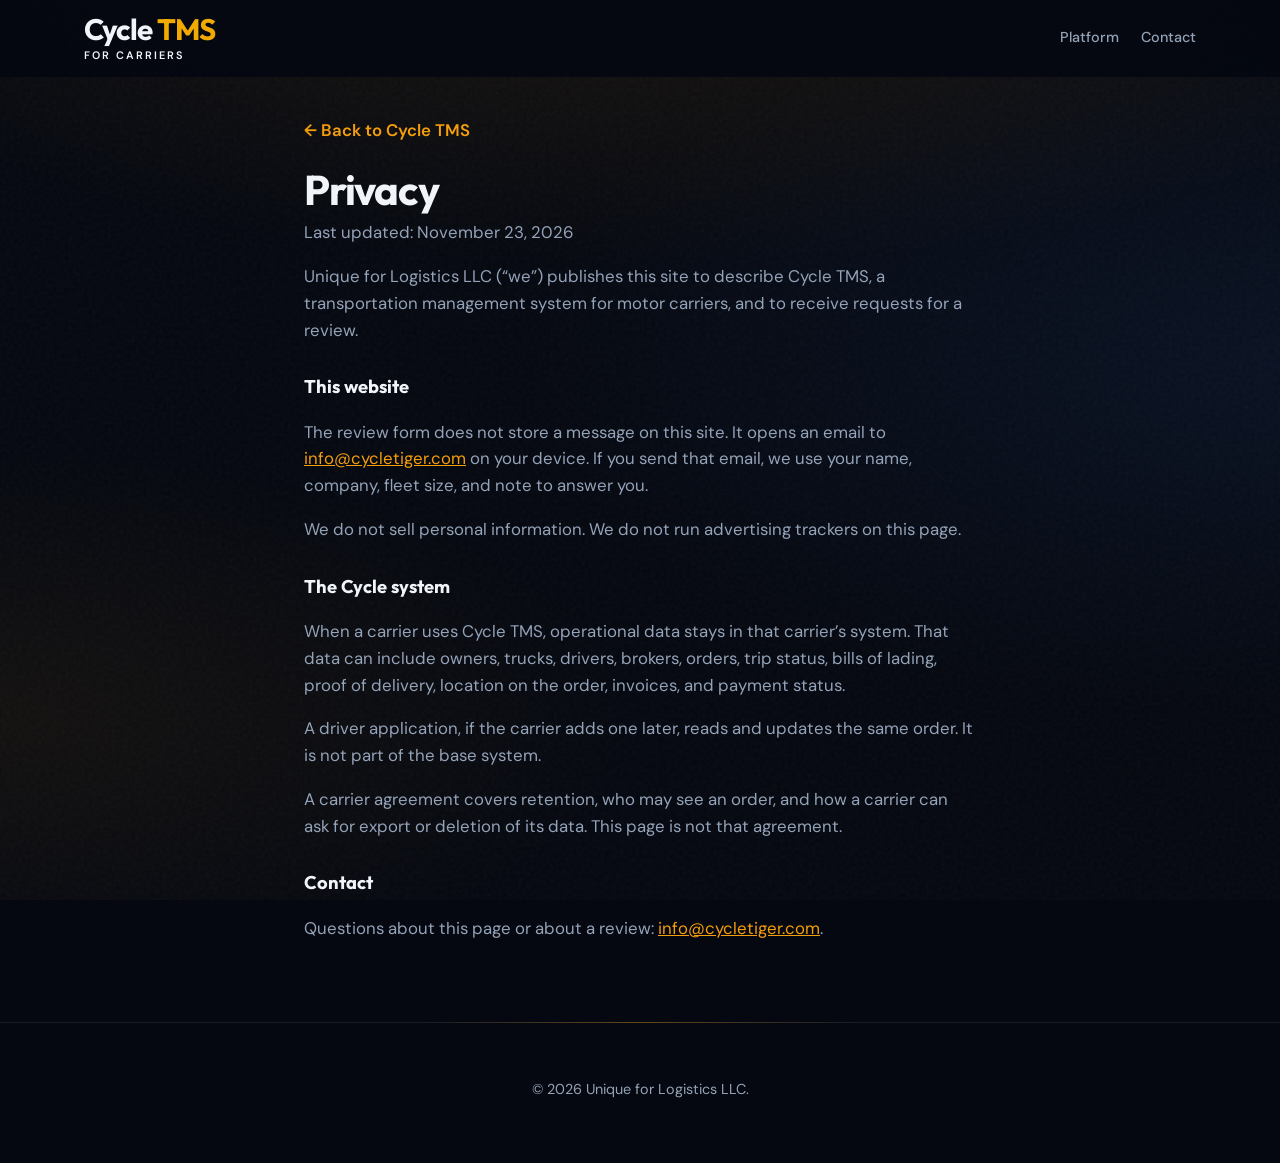
==== privacy.html @ 038973f4 "Publish the Cycle TMS sales site for tms.cycletiger.com. Co-authored-by: Cursor <cursoragent@cursor." ====
<!DOCTYPE html>
<html lang="en">
<head>
  <meta charset="UTF-8" />
  <meta name="viewport" content="width=device-width, initial-scale=1" />
  <title>Privacy — Cycle TMS</title>
  <meta name="description" content="Privacy for the Cycle TMS website and for carrier data in the Cycle system." />
  <link rel="icon" href="assets/favicon.svg" type="image/svg+xml" />
  <link rel="canonical" href="https://tms.cycletiger.com/privacy.html" />
  <link rel="preconnect" href="https://fonts.googleapis.com" />
  <link rel="preconnect" href="https://fonts.gstatic.com" crossorigin />
  <link href="https://fonts.googleapis.com/css2?family=DM+Sans:ital,opsz,wght@0,9..40,400;0,9..40,500;0,9..40,600;0,9..40,700&family=Outfit:wght@500;600;700&display=swap" rel="stylesheet" />
  <link rel="stylesheet" href="css/site.css" />
</head>
<body>
  <div class="noise" aria-hidden="true"></div>
  <div class="gradient-bg" aria-hidden="true"></div>

  <header class="site-header">
    <div class="wrap site-header__inner">
      <a class="logo" href="index.html" aria-label="Cycle TMS home">
        <span class="logo-type">
          <span class="logo-line1"><span class="logo-cycle">Cycle</span><span class="logo-mark">TMS</span></span>
          <span class="logo-tag">FOR CARRIERS</span>
        </span>
      </a>
      <nav class="nav-links" aria-label="Main">
        <a href="index.html#platform">Platform</a>
        <a href="mailto:info@cycletiger.com">Contact</a>
      </nav>
    </div>
  </header>

  <main class="wrap legal-page">
    <a class="back" href="index.html">← Back to Cycle TMS</a>
    <h1>Privacy</h1>
    <p class="updated">Last updated: November 23, 2026</p>
    <p>
      Unique for Logistics LLC (“we”) publishes this site to describe Cycle TMS, a transportation management system for motor carriers, and to receive requests for a review.
    </p>

    <h2>This website</h2>
    <p>
      The review form does not store a message on this site. It opens an email to
      <a href="mailto:info@cycletiger.com">info@cycletiger.com</a>
      on your device. If you send that email, we use your name, company, fleet size, and note to answer you.
    </p>
    <p>We do not sell personal information. We do not run advertising trackers on this page.</p>

    <h2>The Cycle system</h2>
    <p>
      When a carrier uses Cycle TMS, operational data stays in that carrier’s system. That data can include owners, trucks, drivers, brokers, orders, trip status, bills of lading, proof of delivery, location on the order, invoices, and payment status.
    </p>
    <p>
      A driver application, if the carrier adds one later, reads and updates the same order. It is not part of the base system.
    </p>
    <p>
      A carrier agreement covers retention, who may see an order, and how a carrier can ask for export or deletion of its data. This page is not that agreement.
    </p>

    <h2>Contact</h2>
    <p>
      Questions about this page or about a review:
      <a href="mailto:info@cycletiger.com">info@cycletiger.com</a>.
    </p>
  </main>

  <footer>
    <div class="wrap">
      <p>© 2026 Unique for Logistics LLC.</p>
    </div>
  </footer>
</body>
</html>
---- css/site.css ----
:root {
  --bg-deep: #050810;
  --bg-card: rgba(15, 23, 42, 0.65);
  --border: rgba(148, 163, 184, 0.12);
  --text: #f1f5f9;
  --muted: #94a3b8;
  --accent: #f59e0b;
  --logo-gold: #f2a900;
  --accent-dim: rgba(245, 158, 11, 0.15);
  --glow: rgba(245, 158, 11, 0.35);
  --font-sans: "DM Sans", system-ui, sans-serif;
  --font-display: "Outfit", var(--font-sans);
  --ease-out: cubic-bezier(0.22, 1, 0.36, 1);
  --header-h: 4.75rem;
}

*,
*::before,
*::after { box-sizing: border-box; }

html { scroll-behavior: smooth; }

body {
  margin: 0;
  font-family: var(--font-sans);
  font-size: 1.05rem;
  color: var(--text);
  background: var(--bg-deep);
  line-height: 1.6;
  overflow-x: hidden;
}

body.nav-open,
body.modal-open { overflow: hidden; }

img { max-width: 100%; display: block; }

a { color: inherit; }

button,
input,
textarea { font-family: inherit; }

.noise {
  pointer-events: none;
  position: fixed;
  inset: 0;
  opacity: 0.04;
  z-index: 0;
  background-image: url("data:image/svg+xml,%3Csvg viewBox='0 0 256 256' xmlns='http://www.w3.org/2000/svg'%3E%3Cfilter id='n'%3E%3CfeTurbulence type='fractalNoise' baseFrequency='0.9' numOctaves='4' stitchTiles='stitch'/%3E%3C/filter%3E%3Crect width='100%25' height='100%25' filter='url(%23n)'/%3E%3C/svg%3E");
}

.gradient-bg {
  position: fixed;
  inset: 0;
  z-index: -1;
  background:
    radial-gradient(ellipse 80% 50% at 50% -20%, rgba(245, 158, 11, 0.12), transparent),
    radial-gradient(ellipse 60% 40% at 100% 40%, rgba(59, 130, 246, 0.08), transparent),
    radial-gradient(ellipse 50% 30% at 0% 80%, rgba(245, 158, 11, 0.06), transparent),
    var(--bg-deep);
}

.wrap {
  position: relative;
  z-index: 1;
  max-width: 72rem;
  margin: 0 auto;
  padding: 0 1.25rem;
}

.sr-only {
  position: absolute;
  width: 1px;
  height: 1px;
  padding: 0;
  margin: -1px;
  overflow: hidden;
  clip: rect(0, 0, 0, 0);
  white-space: nowrap;
  border: 0;
}

.site-header {
  position: sticky;
  top: 0;
  z-index: 40;
  background: rgba(5, 8, 16, 0.94);
  border-bottom: 1px solid transparent;
}

.site-header__inner {
  display: flex;
  align-items: center;
  justify-content: space-between;
  min-height: var(--header-h);
  gap: 1rem;
}

.logo {
  display: inline-flex;
  text-decoration: none;
  color: inherit;
}

.logo-type {
  display: flex;
  flex-direction: column;
  align-items: flex-start;
  gap: 0.28em;
}

.logo-line1 {
  display: inline-flex;
  align-items: baseline;
  white-space: nowrap;
  line-height: 1;
  gap: 0.28em;
}

.logo-cycle,
.logo-mark {
  font-family: var(--font-display);
  font-weight: 700;
  font-size: clamp(1.45rem, 3vw, 1.85rem);
  letter-spacing: -0.03em;
  line-height: 1;
}

.logo-cycle { color: var(--text); }
.logo-mark { color: var(--logo-gold); }

.logo-tag {
  font-size: 0.68rem;
  font-weight: 600;
  letter-spacing: 0.18em;
  color: var(--text);
  line-height: 1;
}

.nav-links {
  display: flex;
  gap: 1.35rem;
  align-items: center;
}

.nav-links a:not(.btn) {
  color: var(--muted);
  text-decoration: none;
  font-size: 0.9rem;
  font-weight: 500;
  padding: 0.4rem 0.35rem;
  margin: -0.4rem -0.35rem;
  border-radius: 0.4rem;
  position: relative;
  transition: color 0.2s, background 0.22s var(--ease-out);
}

.nav-links a:not(.btn)::after {
  content: "";
  position: absolute;
  left: 0.35rem;
  right: 0.35rem;
  bottom: 0.15rem;
  height: 2px;
  border-radius: 2px;
  background: linear-gradient(90deg, var(--accent), var(--logo-gold));
  transform: scaleX(0);
  transform-origin: center;
  transition: transform 0.28s var(--ease-out);
}

.nav-links a:not(.btn):hover {
  color: var(--text);
  background: rgba(245, 158, 11, 0.06);
}

.nav-links a:not(.btn):hover::after { transform: scaleX(1); }

.nav-links a:not(.btn):focus-visible,
.btn:focus-visible,
.nav-toggle:focus-visible,
.modal-close:focus-visible,
.field input:focus-visible,
.field textarea:focus-visible {
  outline: none;
  box-shadow: 0 0 0 3px var(--accent-dim);
}

.btn {
  display: inline-flex;
  align-items: center;
  justify-content: center;
  gap: 0.5rem;
  padding: 0.65rem 1.15rem;
  border-radius: 999px;
  font-weight: 600;
  font-size: 0.9rem;
  text-decoration: none;
  border: 0;
  cursor: pointer;
  transition: transform 0.2s var(--ease-out), box-shadow 0.2s, border-color 0.2s, background 0.2s;
}

.btn-primary {
  background: linear-gradient(135deg, #f59e0b, #d97706);
  color: #0a0f1a;
  box-shadow: 0 0 0 1px rgba(255, 255, 255, 0.1) inset, 0 8px 32px var(--glow);
}

.btn-primary:hover {
  transform: translateY(-2px);
  box-shadow: 0 0 0 1px rgba(255, 255, 255, 0.15) inset, 0 12px 40px var(--glow);
}

.btn-ghost {
  background: var(--bg-card);
  color: var(--text);
  border: 1px solid var(--border);
}

.btn-ghost:hover {
  border-color: rgba(245, 158, 11, 0.35);
  background: rgba(245, 158, 11, 0.06);
  transform: translateY(-1px);
}

.nav-toggle {
  display: none;
  width: 2.75rem;
  height: 2.75rem;
  border-radius: 0.7rem;
  border: 1px solid var(--border);
  background: rgba(15, 23, 42, 0.7);
  color: var(--text);
  align-items: center;
  justify-content: center;
  padding: 0;
}

.nav-toggle span,
.nav-toggle span::before,
.nav-toggle span::after {
  display: block;
  width: 1.1rem;
  height: 2px;
  background: var(--text);
  position: relative;
}

.nav-toggle span::before,
.nav-toggle span::after {
  content: "";
  position: absolute;
  left: 0;
}

.nav-toggle span::before { top: -6px; }
.nav-toggle span::after { top: 6px; }

@media (max-width: 860px) {
  .nav-toggle { display: inline-flex; }
  .nav-links[data-nav-drawer] {
    position: fixed;
    inset: var(--header-h) 0 0 0;
    z-index: 30;
    display: none;
    flex-direction: column;
    align-items: flex-start;
    gap: 0.35rem;
    padding: 1.25rem 1.5rem 2rem;
    background: #050810;
  }
  .nav-links[data-nav-drawer].is-open { display: flex; }
  .nav-links a:not(.btn) { font-size: 1.05rem; padding: 0.7rem 0.2rem; }
  .nav-links .btn { margin-top: 0.75rem; }
}

.hero {
  display: grid;
  gap: 2.5rem;
  align-items: center;
  padding: 2.25rem 0 3.5rem;
}

@media (min-width: 960px) {
  .hero {
    grid-template-columns: 1fr 1.05fr;
    padding: 3.25rem 0 4.5rem;
  }
}

.badge {
  display: inline-block;
  padding: 0.35rem 0.75rem;
  border-radius: 999px;
  background: var(--accent-dim);
  color: var(--accent);
  font-size: 0.75rem;
  font-weight: 600;
  letter-spacing: 0.04em;
  text-transform: uppercase;
  margin-bottom: 1rem;
}

h1 {
  font-family: var(--font-display);
  font-size: clamp(2.35rem, 5vw, 3.45rem);
  font-weight: 700;
  line-height: 1.08;
  letter-spacing: -0.03em;
  margin: 0 0 1rem;
}

.hero-lead {
  color: var(--muted);
  font-size: 1.08rem;
  max-width: 36rem;
  margin: 0 0 0.75rem;
}

.hero-lead + .hero-lead { margin-bottom: 1.6rem; }

.hero-ctas {
  display: flex;
  flex-wrap: wrap;
  gap: 0.75rem;
  margin-bottom: 0.9rem;
}

.fine {
  margin: 0;
  color: var(--muted);
  font-size: 0.84rem;
}

.fine a { color: var(--accent); }

.outcomes {
  display: grid;
  grid-template-columns: 1fr 1fr;
  gap: 0.75rem;
  padding-bottom: 1rem;
}

@media (min-width: 800px) {
  .outcomes { grid-template-columns: repeat(4, 1fr); }
}

.outcomes article {
  border: 1px solid var(--border);
  border-radius: 0.9rem;
  padding: 1rem 1.05rem 1.1rem;
  background: rgba(15, 23, 42, 0.45);
}

.outcomes strong {
  display: block;
  font-family: var(--font-display);
  margin-bottom: 0.25rem;
}

.outcomes span {
  color: var(--muted);
  font-size: 0.92rem;
}

.board {
  border-radius: 1.25rem;
  border: 1px solid var(--border);
  background:
    linear-gradient(180deg, rgba(15, 23, 42, 0.2), rgba(5, 8, 16, 0.2)),
    rgba(15, 23, 42, 0.72);
  box-shadow: 0 24px 80px rgba(0, 0, 0, 0.45), 0 0 0 1px rgba(255, 255, 255, 0.04) inset;
  overflow: hidden;
}

.board-top,
.board-foot {
  display: flex;
  justify-content: space-between;
  gap: 1rem;
  align-items: center;
  padding: 0.9rem 1.1rem;
}

.board-top {
  border-bottom: 1px solid var(--border);
  color: var(--muted);
  font-size: 0.75rem;
  letter-spacing: 0.08em;
  text-transform: uppercase;
  font-weight: 600;
}

.board-live {
  color: var(--accent);
}

.board-body { padding: 1.15rem 1.15rem 0.4rem; }

.lane {
  display: flex;
  justify-content: space-between;
  gap: 1rem;
  align-items: flex-start;
  margin-bottom: 1rem;
}

.lane strong {
  display: block;
  font-family: var(--font-display);
  font-size: 1.35rem;
  letter-spacing: -0.03em;
  font-weight: 700;
}

.lane span,
.order-no {
  color: var(--muted);
  font-size: 0.88rem;
}

.order-no {
  text-align: right;
  font-variant-numeric: tabular-nums;
}

.order-no b { color: var(--text); }

.rail {
  display: grid;
  grid-template-columns: repeat(4, 1fr);
  gap: 0.45rem;
  margin: 0.35rem 0 1rem;
}

.rail i {
  display: block;
  height: 0.35rem;
  border-radius: 999px;
  background: rgba(148, 163, 184, 0.2);
  font-style: normal;
}

.rail i.is-done { background: rgba(245, 158, 11, 0.55); }
.rail i.is-now {
  background: linear-gradient(90deg, #f59e0b, #f2a900);
  box-shadow: 0 0 16px var(--glow);
}

.rail-label {
  margin: 0 0 1rem;
  font-size: 0.92rem;
}

.rail-label b { color: var(--logo-gold); font-weight: 600; }

.facts {
  display: grid;
  grid-template-columns: 1fr 1fr;
  gap: 0.65rem;
  margin-bottom: 0.85rem;
}

.fact {
  padding: 0.75rem 0.8rem;
  border-radius: 0.8rem;
  border: 1px solid var(--border);
  background: rgba(5, 8, 16, 0.35);
}

.fact small {
  display: block;
  color: var(--muted);
  font-size: 0.72rem;
  letter-spacing: 0.06em;
  text-transform: uppercase;
  margin-bottom: 0.15rem;
}

.fact b {
  font-weight: 600;
  font-size: 0.95rem;
}

.board-foot {
  color: var(--muted);
  font-size: 0.82rem;
  border-top: 1px solid var(--border);
}

section { padding: 3.25rem 0; scroll-margin-top: 5.25rem; }

.section-title {
  font-family: var(--font-display);
  font-size: clamp(1.75rem, 3vw, 2.3rem);
  font-weight: 700;
  letter-spacing: -0.02em;
  text-align: center;
  margin: 0 0 0.55rem;
}

.section-sub {
  text-align: center;
  color: var(--muted);
  max-width: 40rem;
  margin: 0 auto 2.4rem;
}

.cards {
  display: grid;
  gap: 1rem;
}

@media (min-width: 720px) {
  .cards--3 { grid-template-columns: repeat(3, 1fr); }
}

@media (min-width: 800px) {
  .cards--2 { grid-template-columns: 1fr 1fr; }
}

.card {
  background: var(--bg-card);
  border: 1px solid var(--border);
  border-radius: 1rem;
  padding: 1.35rem 1.35rem 1.4rem;
  backdrop-filter: blur(12px);
}

.card h3 {
  font-family: var(--font-display);
  font-size: 1.15rem;
  margin: 0 0 0.45rem;
}

.card p,
.split-copy p,
.path-copy p {
  margin: 0;
  color: var(--muted);
  font-size: 0.98rem;
}

.card p + p,
.split-copy p + p { margin-top: 0.75rem; }

.feature-num {
  font-size: 0.7rem;
  font-weight: 700;
  color: var(--accent);
  letter-spacing: 0.08em;
  margin-bottom: 0.7rem;
}

.features {
  display: grid;
  gap: 1rem;
}

@media (min-width: 700px) {
  .features { grid-template-columns: 1fr 1fr; }
}

@media (min-width: 1020px) {
  .features { grid-template-columns: repeat(3, 1fr); }
}

.split {
  display: grid;
  gap: 2rem;
  align-items: center;
}

@media (min-width: 860px) {
  .split { grid-template-columns: 1.05fr 0.95fr; gap: 3rem; }
}

.split-copy h2,
.path-copy h2,
.work h2 {
  font-family: var(--font-display);
  font-size: clamp(1.75rem, 3vw, 2.3rem);
  letter-spacing: -0.02em;
  line-height: 1.15;
  margin: 0 0 0.8rem;
  text-align: left;
}

.checklist {
  list-style: none;
  margin: 1.1rem 0 0;
  padding: 0;
}

.checklist li {
  position: relative;
  padding: 0.55rem 0 0.55rem 1.4rem;
  border-top: 1px solid var(--border);
  color: var(--text);
}

.checklist li::before {
  content: "";
  position: absolute;
  left: 0;
  top: 0.95rem;
  width: 0.45rem;
  height: 0.45rem;
  border-radius: 50%;
  background: var(--accent);
}

.driver-panel {
  border-radius: 1.25rem;
  border: 1px solid var(--border);
  padding: 1.4rem;
  background:
    radial-gradient(ellipse at 100% 0%, rgba(245, 158, 11, 0.16), transparent 55%),
    rgba(15, 23, 42, 0.72);
  box-shadow: 0 20px 60px rgba(0, 0, 0, 0.35);
}

.driver-panel .logo-cycle,
.driver-panel .logo-mark { font-size: 1.7rem; }

.driver-panel p { color: var(--muted); }

.driver-panel .btn { margin-top: 0.4rem; }

.path {
  display: grid;
  gap: 1.5rem;
}

@media (min-width: 900px) {
  .path { grid-template-columns: 0.85fr 1.15fr; align-items: start; }
}

.steps {
  list-style: none;
  margin: 0;
  padding: 0;
  display: grid;
  gap: 0.7rem;
}

.steps li {
  display: grid;
  grid-template-columns: auto 1fr;
  gap: 0.85rem;
  align-items: start;
  padding: 0.9rem 1rem;
  border-radius: 0.9rem;
  border: 1px solid var(--border);
  background: rgba(15, 23, 42, 0.55);
}

.steps b {
  font-family: var(--font-display);
  display: block;
  margin-bottom: 0.15rem;
}

.steps span { color: var(--muted); font-size: 0.92rem; }

.step-no {
  width: 1.8rem;
  height: 1.8rem;
  border-radius: 999px;
  display: grid;
  place-items: center;
  background: var(--accent-dim);
  color: var(--accent);
  font-size: 0.75rem;
  font-weight: 700;
}

.work {
  border-radius: 1.25rem;
  border: 1px solid var(--border);
  padding: 1.6rem 1.4rem;
  background: linear-gradient(145deg, rgba(245, 158, 11, 0.07), rgba(15, 23, 42, 0.75));
}

@media (min-width: 800px) {
  .work { padding: 2.2rem 2.4rem; }
}

.work p { color: var(--muted); margin: 0; }
.work p + p { margin-top: 0.9rem; }

.cta-band {
  text-align: center;
  padding: 2.6rem 1.4rem;
  border-radius: 1.25rem;
  border: 1px solid var(--border);
  background: linear-gradient(145deg, rgba(245, 158, 11, 0.08), rgba(15, 23, 42, 0.8));
}

.cta-band h2 {
  font-family: var(--font-display);
  font-size: clamp(1.6rem, 3vw, 2.1rem);
  margin: 0 0 0.5rem;
}

.cta-band p {
  color: var(--muted);
  margin: 0 auto 1.25rem;
  max-width: 36rem;
}

footer {
  padding: 2.5rem 0 3rem;
  border-top: 1px solid var(--border);
  text-align: center;
  color: var(--muted);
  font-size: 0.9rem;
  position: relative;
}

footer::before {
  content: "";
  position: absolute;
  left: 50%;
  top: 0;
  transform: translate(-50%, -1px);
  width: min(28rem, 70%);
  height: 1px;
  background: linear-gradient(90deg, transparent, rgba(245, 158, 11, 0.35), transparent);
}

.footer-brand { display: flex; justify-content: center; margin-bottom: 1rem; }
.footer-brand .logo-cycle,
.footer-brand .logo-mark { font-size: 1.55rem; }
.footer-brand .logo-tag { letter-spacing: 0.16em; opacity: 0.88; }

.footer-links {
  display: flex;
  justify-content: center;
  flex-wrap: wrap;
  gap: 0.75rem 1.1rem;
  margin-bottom: 1rem;
}

.footer-links a {
  color: var(--muted);
  text-decoration: none;
  font-weight: 600;
}

.footer-links a:hover { color: var(--accent); }

.legal-page {
  padding: 2.5rem 0 4rem;
  max-width: 42rem;
}

.legal-page h1 {
  font-size: clamp(2rem, 4vw, 2.6rem);
  margin-bottom: 0.4rem;
}

.legal-page h2 {
  font-family: var(--font-display);
  font-size: 1.15rem;
  margin: 1.8rem 0 0.45rem;
}

.legal-page p,
.legal-page li { color: var(--muted); }
.legal-page a { color: var(--accent); }
.updated { color: var(--muted); margin-top: 0; }

.back {
  display: inline-block;
  margin-bottom: 1.5rem;
  color: var(--accent);
  text-decoration: none;
  font-weight: 600;
}

.reveal {
  opacity: 0;
  transform: translateY(22px);
  filter: blur(6px);
  transition: opacity 0.8s var(--ease-out), transform 0.8s var(--ease-out), filter 0.8s var(--ease-out);
}

.reveal.is-visible {
  opacity: 1;
  transform: none;
  filter: none;
}

.modal {
  position: fixed;
  inset: 0;
  z-index: 80;
  display: flex;
  align-items: flex-end;
  justify-content: center;
  padding: 1rem;
  opacity: 0;
  visibility: hidden;
  transition: opacity 0.25s var(--ease-out), visibility 0.25s;
}

.modal.is-open { opacity: 1; visibility: visible; }

@media (min-width: 540px) {
  .modal { align-items: center; }
}

.modal-backdrop {
  position: absolute;
  inset: 0;
  background: rgba(5, 8, 16, 0.72);
  backdrop-filter: blur(8px);
}

.modal-panel {
  position: relative;
  width: 100%;
  max-width: 28rem;
  max-height: min(92vh, 40rem);
  overflow: auto;
  background: rgba(15, 23, 42, 0.96);
  border: 1px solid var(--border);
  border-radius: 1rem;
  padding: 1.4rem;
  box-shadow: 0 24px 80px rgba(0, 0, 0, 0.5);
}

.modal-header {
  display: flex;
  justify-content: space-between;
  gap: 1rem;
  margin-bottom: 1rem;
}

.modal-header h2 {
  font-family: var(--font-display);
  font-size: 1.3rem;
  margin: 0;
}

.modal-header p {
  margin: 0.3rem 0 0;
  color: var(--muted);
  font-size: 0.9rem;
}

.modal-close {
  width: 2.25rem;
  height: 2.25rem;
  border-radius: 0.55rem;
  border: 1px solid var(--border);
  background: transparent;
  color: var(--muted);
  font-size: 1.25rem;
  cursor: pointer;
}

.field { margin-bottom: 0.8rem; }

.field label {
  display: block;
  font-size: 0.82rem;
  font-weight: 600;
  margin-bottom: 0.3rem;
}

.field input,
.field textarea {
  width: 100%;
  padding: 0.75rem 0.85rem;
  border-radius: 0.75rem;
  border: 1px solid var(--border);
  background: rgba(5, 8, 16, 0.55);
  color: var(--text);
  font-size: 1rem;
}

.field textarea { min-height: 6rem; resize: vertical; }

.form-error {
  color: #fecaca;
  font-size: 0.88rem;
  margin: 0 0 0.75rem;
}

.form-hint {
  color: var(--muted);
  font-size: 0.8rem;
  margin: 0.7rem 0 0;
}

@media (prefers-reduced-motion: reduce) {
  html { scroll-behavior: auto; }
  .reveal {
    opacity: 1;
    transform: none;
    filter: none;
    transition: none;
  }
  .btn-primary:hover,
  .btn-ghost:hover { transform: none; }
}

@media print {
  .noise,
  .gradient-bg,
  .nav-toggle,
  .nav-links,
  .modal,
  .hero-ctas,
  .cta-band { display: none !important; }
  body { background: #fff; color: #111; }
  .site-header { position: static; background: #fff; }
  .logo-cycle,
  h1,
  h2,
  h3,
  .section-title,
  .lane strong { color: #111; }
  .logo-mark,
  .badge,
  .feature-num,
  .rail-label b { color: #9a6700; }
  .hero-lead,
  .section-sub,
  .card p,
  .fine,
  .fact small,
  footer { color: #333; }
  .card,
  .board,
  .work,
  .driver-panel,
  .steps li,
  .fact {
    background: #fff;
    border-color: #ccc;
    box-shadow: none;
  }
}
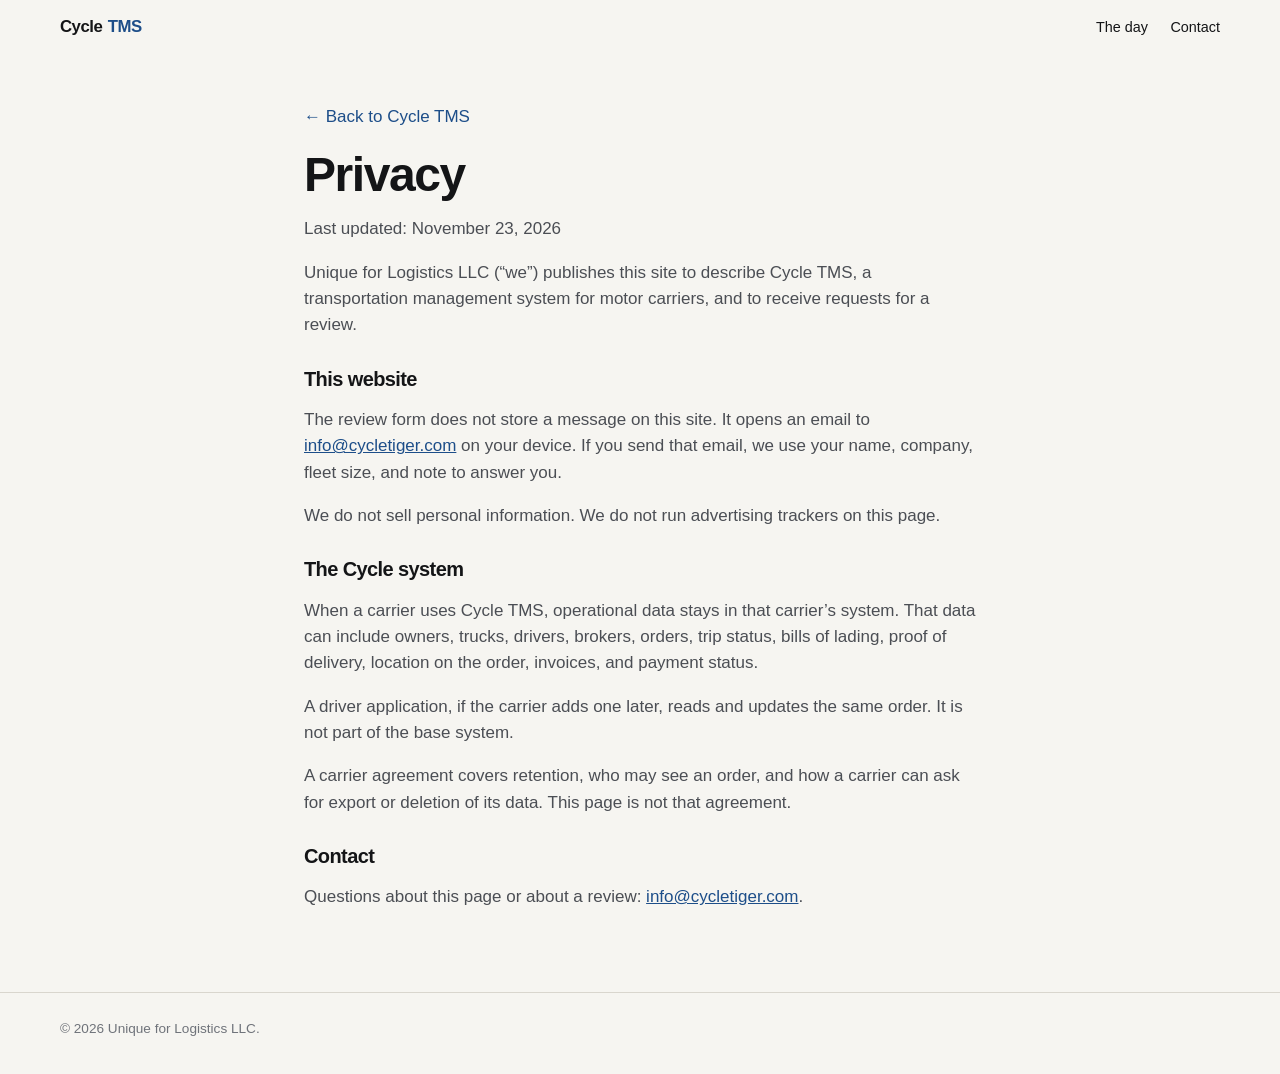
==== commit 4d1b6a9c: "Rebuild the sales page as one order, told in dispatch language. Co-authored-by: Cursor <cursoragent@" ====
--- a/privacy.html
+++ b/privacy.html
@@ -25,7 +25,7 @@
         </span>
       </a>
       <nav class="nav-links" aria-label="Main">
-        <a href="index.html#platform">Platform</a>
+        <a href="index.html#day">The day</a>
         <a href="mailto:info@cycletiger.com">Contact</a>
       </nav>
     </div>
--- a/css/site.css
+++ b/css/site.css
@@ -1,17 +1,21 @@
 :root {
-  --bg-deep: #050810;
-  --bg-card: rgba(15, 23, 42, 0.65);
-  --border: rgba(148, 163, 184, 0.12);
-  --text: #f1f5f9;
-  --muted: #94a3b8;
-  --accent: #f59e0b;
-  --logo-gold: #f2a900;
-  --accent-dim: rgba(245, 158, 11, 0.15);
-  --glow: rgba(245, 158, 11, 0.35);
-  --font-sans: "DM Sans", system-ui, sans-serif;
-  --font-display: "Outfit", var(--font-sans);
-  --ease-out: cubic-bezier(0.22, 1, 0.36, 1);
-  --header-h: 4.75rem;
+  --bg: #f6f5f1;
+  --paper: #ffffff;
+  --recess: #eceae3;
+  --ink: #141517;
+  --body: #4b4e54;
+  --muted: #6f737a;
+  --line: #d9d6ce;
+  --line-strong: #c8c4ba;
+  --link: #1d4e89;
+  --ok: #1e6f43;
+  --run: #1d4e89;
+  --hold: #9a5b04;
+  --bad: #b42318;
+  --off: #6f737a;
+  --sans: Inter, "Segoe UI", sans-serif;
+  --mono: "IBM Plex Mono", ui-monospace, monospace;
+  --header: 3.5rem;
 }
 
 *,
@@ -22,51 +26,26 @@
 
 body {
   margin: 0;
-  font-family: var(--font-sans);
-  font-size: 1.05rem;
-  color: var(--text);
-  background: var(--bg-deep);
-  line-height: 1.6;
-  overflow-x: hidden;
+  font-family: var(--sans);
+  font-size: 17px;
+  line-height: 1.55;
+  color: var(--ink);
+  background: var(--bg);
+  -webkit-font-smoothing: antialiased;
 }
 
 body.nav-open,
 body.modal-open { overflow: hidden; }
 
-img { max-width: 100%; display: block; }
-
-a { color: inherit; }
-
-button,
-input,
-textarea { font-family: inherit; }
-
-.noise {
-  pointer-events: none;
-  position: fixed;
-  inset: 0;
-  opacity: 0.04;
-  z-index: 0;
-  background-image: url("data:image/svg+xml,%3Csvg viewBox='0 0 256 256' xmlns='http://www.w3.org/2000/svg'%3E%3Cfilter id='n'%3E%3CfeTurbulence type='fractalNoise' baseFrequency='0.9' numOctaves='4' stitchTiles='stitch'/%3E%3C/filter%3E%3Crect width='100%25' height='100%25' filter='url(%23n)'/%3E%3C/svg%3E");
-}
-
-.gradient-bg {
-  position: fixed;
-  inset: 0;
-  z-index: -1;
-  background:
-    radial-gradient(ellipse 80% 50% at 50% -20%, rgba(245, 158, 11, 0.12), transparent),
-    radial-gradient(ellipse 60% 40% at 100% 40%, rgba(59, 130, 246, 0.08), transparent),
-    radial-gradient(ellipse 50% 30% at 0% 80%, rgba(245, 158, 11, 0.06), transparent),
-    var(--bg-deep);
-}
+img, video { max-width: 100%; display: block; }
+
+a { color: var(--link); }
+
+button, input, textarea { font-family: inherit; }
 
 .wrap {
-  position: relative;
-  z-index: 1;
-  max-width: 72rem;
-  margin: 0 auto;
-  padding: 0 1.25rem;
+  width: min(1160px, calc(100% - 3rem));
+  margin-inline: auto;
 }
 
 .sr-only {
@@ -85,156 +64,80 @@
   position: sticky;
   top: 0;
   z-index: 40;
-  background: rgba(5, 8, 16, 0.94);
+  height: var(--header);
+  background: var(--bg);
   border-bottom: 1px solid transparent;
 }
 
+.site-header.is-scrolled { border-bottom-color: var(--line); }
+
 .site-header__inner {
+  height: 100%;
   display: flex;
   align-items: center;
   justify-content: space-between;
-  min-height: var(--header-h);
   gap: 1rem;
 }
 
-.logo {
-  display: inline-flex;
-  text-decoration: none;
-  color: inherit;
-}
-
-.logo-type {
-  display: flex;
-  flex-direction: column;
-  align-items: flex-start;
-  gap: 0.28em;
-}
-
+.logo { text-decoration: none; color: var(--ink); }
 .logo-line1 {
   display: inline-flex;
   align-items: baseline;
-  white-space: nowrap;
-  line-height: 1;
-  gap: 0.28em;
-}
-
-.logo-cycle,
-.logo-mark {
-  font-family: var(--font-display);
-  font-weight: 700;
-  font-size: clamp(1.45rem, 3vw, 1.85rem);
+  gap: 0.35rem;
+  font-weight: 600;
+  font-size: 1.05rem;
   letter-spacing: -0.03em;
-  line-height: 1;
-}
-
-.logo-cycle { color: var(--text); }
-.logo-mark { color: var(--logo-gold); }
-
-.logo-tag {
-  font-size: 0.68rem;
-  font-weight: 600;
-  letter-spacing: 0.18em;
-  color: var(--text);
-  line-height: 1;
-}
+}
+.logo-mark { color: var(--link); }
+.logo-tag { display: none; }
 
 .nav-links {
   display: flex;
-  gap: 1.35rem;
   align-items: center;
+  gap: 1.4rem;
 }
 
 .nav-links a:not(.btn) {
-  color: var(--muted);
+  color: var(--ink);
   text-decoration: none;
   font-size: 0.9rem;
   font-weight: 500;
-  padding: 0.4rem 0.35rem;
-  margin: -0.4rem -0.35rem;
-  border-radius: 0.4rem;
-  position: relative;
-  transition: color 0.2s, background 0.22s var(--ease-out);
-}
-
-.nav-links a:not(.btn)::after {
-  content: "";
-  position: absolute;
-  left: 0.35rem;
-  right: 0.35rem;
-  bottom: 0.15rem;
-  height: 2px;
-  border-radius: 2px;
-  background: linear-gradient(90deg, var(--accent), var(--logo-gold));
-  transform: scaleX(0);
-  transform-origin: center;
-  transition: transform 0.28s var(--ease-out);
-}
-
-.nav-links a:not(.btn):hover {
-  color: var(--text);
-  background: rgba(245, 158, 11, 0.06);
-}
-
-.nav-links a:not(.btn):hover::after { transform: scaleX(1); }
-
-.nav-links a:not(.btn):focus-visible,
-.btn:focus-visible,
-.nav-toggle:focus-visible,
-.modal-close:focus-visible,
-.field input:focus-visible,
-.field textarea:focus-visible {
-  outline: none;
-  box-shadow: 0 0 0 3px var(--accent-dim);
-}
+}
+
+.nav-links a:not(.btn):hover { color: var(--link); }
 
 .btn {
   display: inline-flex;
   align-items: center;
   justify-content: center;
-  gap: 0.5rem;
-  padding: 0.65rem 1.15rem;
-  border-radius: 999px;
-  font-weight: 600;
-  font-size: 0.9rem;
+  height: 44px;
+  padding: 0 1.15rem;
+  border-radius: 6px;
+  border: 1px solid transparent;
+  cursor: pointer;
   text-decoration: none;
-  border: 0;
-  cursor: pointer;
-  transition: transform 0.2s var(--ease-out), box-shadow 0.2s, border-color 0.2s, background 0.2s;
-}
-
-.btn-primary {
-  background: linear-gradient(135deg, #f59e0b, #d97706);
-  color: #0a0f1a;
-  box-shadow: 0 0 0 1px rgba(255, 255, 255, 0.1) inset, 0 8px 32px var(--glow);
-}
-
-.btn-primary:hover {
-  transform: translateY(-2px);
-  box-shadow: 0 0 0 1px rgba(255, 255, 255, 0.15) inset, 0 12px 40px var(--glow);
-}
-
-.btn-ghost {
-  background: var(--bg-card);
-  color: var(--text);
-  border: 1px solid var(--border);
-}
-
-.btn-ghost:hover {
-  border-color: rgba(245, 158, 11, 0.35);
-  background: rgba(245, 158, 11, 0.06);
-  transform: translateY(-1px);
-}
+  font-size: 0.94rem;
+  font-weight: 500;
+  background: var(--ink);
+  color: #fff;
+}
+
+.btn:hover { background: #2a2d32; }
+
+.btn-line {
+  background: transparent;
+  color: var(--ink);
+  border-color: var(--line-strong);
+}
+
+.btn-line:hover { background: transparent; border-color: var(--ink); }
 
 .nav-toggle {
   display: none;
-  width: 2.75rem;
-  height: 2.75rem;
-  border-radius: 0.7rem;
-  border: 1px solid var(--border);
-  background: rgba(15, 23, 42, 0.7);
-  color: var(--text);
-  align-items: center;
-  justify-content: center;
+  width: 2.4rem;
+  height: 2.4rem;
+  border: 0;
+  background: transparent;
   padding: 0;
 }
 
@@ -242,9 +145,9 @@
 .nav-toggle span::before,
 .nav-toggle span::after {
   display: block;
-  width: 1.1rem;
-  height: 2px;
-  background: var(--text);
+  width: 1rem;
+  height: 1.5px;
+  background: var(--ink);
   position: relative;
 }
 
@@ -255,544 +158,364 @@
   left: 0;
 }
 
-.nav-toggle span::before { top: -6px; }
-.nav-toggle span::after { top: 6px; }
+.nav-toggle span::before { top: -5px; }
+.nav-toggle span::after { top: 5px; }
 
 @media (max-width: 860px) {
-  .nav-toggle { display: inline-flex; }
+  .nav-toggle { display: inline-flex; align-items: center; justify-content: center; }
   .nav-links[data-nav-drawer] {
+    display: none;
     position: fixed;
-    inset: var(--header-h) 0 0 0;
+    inset: var(--header) 0 0 0;
     z-index: 30;
-    display: none;
     flex-direction: column;
     align-items: flex-start;
-    gap: 0.35rem;
-    padding: 1.25rem 1.5rem 2rem;
-    background: #050810;
+    gap: 0.15rem;
+    padding: 1.1rem 1.4rem;
+    background: var(--bg);
+    border-top: 1px solid var(--line);
   }
   .nav-links[data-nav-drawer].is-open { display: flex; }
-  .nav-links a:not(.btn) { font-size: 1.05rem; padding: 0.7rem 0.2rem; }
-  .nav-links .btn { margin-top: 0.75rem; }
+  .nav-links a:not(.btn) { font-size: 1.25rem; padding: 0.55rem 0; }
+  .nav-links .btn { margin-top: 0.8rem; }
 }
 
 .hero {
-  display: grid;
-  gap: 2.5rem;
-  align-items: center;
-  padding: 2.25rem 0 3.5rem;
-}
-
-@media (min-width: 960px) {
-  .hero {
-    grid-template-columns: 1fr 1.05fr;
-    padding: 3.25rem 0 4.5rem;
-  }
-}
-
-.badge {
-  display: inline-block;
-  padding: 0.35rem 0.75rem;
-  border-radius: 999px;
-  background: var(--accent-dim);
-  color: var(--accent);
-  font-size: 0.75rem;
+  padding: 4.2rem 0 1.6rem;
+}
+
+h1 {
+  margin: 0 0 1rem;
+  max-width: 16ch;
+  font-size: clamp(2.5rem, 4.8vw, 4rem);
   font-weight: 600;
-  letter-spacing: 0.04em;
-  text-transform: uppercase;
-  margin-bottom: 1rem;
-}
-
-h1 {
-  font-family: var(--font-display);
-  font-size: clamp(2.35rem, 5vw, 3.45rem);
-  font-weight: 700;
-  line-height: 1.08;
   letter-spacing: -0.03em;
-  margin: 0 0 1rem;
+  line-height: 1.04;
 }
 
 .hero-lead {
-  color: var(--muted);
-  font-size: 1.08rem;
-  max-width: 36rem;
-  margin: 0 0 0.75rem;
-}
-
-.hero-lead + .hero-lead { margin-bottom: 1.6rem; }
+  margin: 0 0 1.5rem;
+  max-width: 60ch;
+  color: var(--body);
+}
 
 .hero-ctas {
   display: flex;
+  align-items: center;
+  gap: 0.8rem;
   flex-wrap: wrap;
-  gap: 0.75rem;
-  margin-bottom: 0.9rem;
+}
+
+.stage {
+  width: min(1160px, calc(100% - 3rem));
+  margin: 0.4rem auto 0;
+  border: 1px solid var(--line);
+  background: var(--recess);
+  overflow: hidden;
+}
+
+.stage video {
+  width: 100%;
+  height: min(58vh, 620px);
+  object-fit: cover;
 }
 
 .fine {
-  margin: 0;
+  width: min(1160px, calc(100% - 3rem));
+  margin: 0.55rem auto 0;
   color: var(--muted);
-  font-size: 0.84rem;
-}
-
-.fine a { color: var(--accent); }
-
-.outcomes {
-  display: grid;
-  grid-template-columns: 1fr 1fr;
-  gap: 0.75rem;
-  padding-bottom: 1rem;
-}
-
-@media (min-width: 800px) {
-  .outcomes { grid-template-columns: repeat(4, 1fr); }
-}
-
-.outcomes article {
-  border: 1px solid var(--border);
-  border-radius: 0.9rem;
-  padding: 1rem 1.05rem 1.1rem;
-  background: rgba(15, 23, 42, 0.45);
-}
-
-.outcomes strong {
-  display: block;
-  font-family: var(--font-display);
-  margin-bottom: 0.25rem;
-}
-
-.outcomes span {
-  color: var(--muted);
-  font-size: 0.92rem;
-}
-
-.board {
-  border-radius: 1.25rem;
-  border: 1px solid var(--border);
-  background:
-    linear-gradient(180deg, rgba(15, 23, 42, 0.2), rgba(5, 8, 16, 0.2)),
-    rgba(15, 23, 42, 0.72);
-  box-shadow: 0 24px 80px rgba(0, 0, 0, 0.45), 0 0 0 1px rgba(255, 255, 255, 0.04) inset;
-  overflow: hidden;
-}
-
-.board-top,
-.board-foot {
-  display: flex;
-  justify-content: space-between;
-  gap: 1rem;
-  align-items: center;
-  padding: 0.9rem 1.1rem;
-}
-
-.board-top {
-  border-bottom: 1px solid var(--border);
-  color: var(--muted);
-  font-size: 0.75rem;
-  letter-spacing: 0.08em;
-  text-transform: uppercase;
-  font-weight: 600;
-}
-
-.board-live {
-  color: var(--accent);
-}
-
-.board-body { padding: 1.15rem 1.15rem 0.4rem; }
-
-.lane {
-  display: flex;
-  justify-content: space-between;
-  gap: 1rem;
-  align-items: flex-start;
-  margin-bottom: 1rem;
-}
-
-.lane strong {
-  display: block;
-  font-family: var(--font-display);
-  font-size: 1.35rem;
-  letter-spacing: -0.03em;
-  font-weight: 700;
-}
-
-.lane span,
-.order-no {
-  color: var(--muted);
-  font-size: 0.88rem;
-}
-
-.order-no {
-  text-align: right;
-  font-variant-numeric: tabular-nums;
-}
-
-.order-no b { color: var(--text); }
-
-.rail {
-  display: grid;
-  grid-template-columns: repeat(4, 1fr);
-  gap: 0.45rem;
-  margin: 0.35rem 0 1rem;
-}
-
-.rail i {
-  display: block;
-  height: 0.35rem;
-  border-radius: 999px;
-  background: rgba(148, 163, 184, 0.2);
-  font-style: normal;
-}
-
-.rail i.is-done { background: rgba(245, 158, 11, 0.55); }
-.rail i.is-now {
-  background: linear-gradient(90deg, #f59e0b, #f2a900);
-  box-shadow: 0 0 16px var(--glow);
-}
-
-.rail-label {
-  margin: 0 0 1rem;
-  font-size: 0.92rem;
-}
-
-.rail-label b { color: var(--logo-gold); font-weight: 600; }
-
-.facts {
-  display: grid;
-  grid-template-columns: 1fr 1fr;
-  gap: 0.65rem;
-  margin-bottom: 0.85rem;
-}
-
-.fact {
-  padding: 0.75rem 0.8rem;
-  border-radius: 0.8rem;
-  border: 1px solid var(--border);
-  background: rgba(5, 8, 16, 0.35);
-}
-
-.fact small {
-  display: block;
-  color: var(--muted);
-  font-size: 0.72rem;
+  font-family: var(--mono);
+  font-size: 12px;
   letter-spacing: 0.06em;
   text-transform: uppercase;
-  margin-bottom: 0.15rem;
-}
-
-.fact b {
+}
+
+section {
+  padding: 6rem 0;
+  scroll-margin-top: 4.2rem;
+  border-top: 1px solid var(--line);
+}
+
+.kicker {
+  margin: 0 0 0.7rem;
+  font-family: var(--mono);
+  font-size: 12px;
+  font-weight: 500;
+  letter-spacing: 0.06em;
+  text-transform: uppercase;
+  color: var(--muted);
+}
+
+h2 {
+  margin: 0 0 0.85rem;
+  font-size: clamp(1.75rem, 3vw, 2.5rem);
   font-weight: 600;
-  font-size: 0.95rem;
-}
-
-.board-foot {
-  color: var(--muted);
-  font-size: 0.82rem;
-  border-top: 1px solid var(--border);
-}
-
-section { padding: 3.25rem 0; scroll-margin-top: 5.25rem; }
-
-.section-title {
-  font-family: var(--font-display);
-  font-size: clamp(1.75rem, 3vw, 2.3rem);
-  font-weight: 700;
+  letter-spacing: -0.03em;
+  line-height: 1.12;
+  max-width: 18ch;
+}
+
+.lede {
+  margin: 0 0 1.6rem;
+  max-width: 62ch;
+  color: var(--body);
+}
+
+.ledger {
+  border-top: 1px solid var(--line);
+}
+
+.row {
+  display: grid;
+  gap: 0.35rem 1.5rem;
+  padding: 1rem 0;
+  border-bottom: 1px solid var(--line);
+}
+
+@media (min-width: 760px) {
+  .row { grid-template-columns: 16rem 1fr; align-items: baseline; }
+}
+
+.row b {
+  font-weight: 600;
   letter-spacing: -0.02em;
-  text-align: center;
-  margin: 0 0 0.55rem;
-}
-
-.section-sub {
-  text-align: center;
-  color: var(--muted);
-  max-width: 40rem;
-  margin: 0 auto 2.4rem;
-}
-
-.cards {
-  display: grid;
-  gap: 1rem;
-}
-
-@media (min-width: 720px) {
-  .cards--3 { grid-template-columns: repeat(3, 1fr); }
-}
-
-@media (min-width: 800px) {
-  .cards--2 { grid-template-columns: 1fr 1fr; }
-}
-
-.card {
-  background: var(--bg-card);
-  border: 1px solid var(--border);
-  border-radius: 1rem;
-  padding: 1.35rem 1.35rem 1.4rem;
-  backdrop-filter: blur(12px);
-}
-
-.card h3 {
-  font-family: var(--font-display);
-  font-size: 1.15rem;
-  margin: 0 0 0.45rem;
-}
-
-.card p,
-.split-copy p,
-.path-copy p {
+}
+
+.row p {
   margin: 0;
-  color: var(--muted);
-  font-size: 0.98rem;
-}
-
-.card p + p,
-.split-copy p + p { margin-top: 0.75rem; }
-
-.feature-num {
-  font-size: 0.7rem;
-  font-weight: 700;
-  color: var(--accent);
-  letter-spacing: 0.08em;
-  margin-bottom: 0.7rem;
-}
-
-.features {
-  display: grid;
-  gap: 1rem;
-}
-
-@media (min-width: 700px) {
-  .features { grid-template-columns: 1fr 1fr; }
-}
-
-@media (min-width: 1020px) {
-  .features { grid-template-columns: repeat(3, 1fr); }
-}
+  color: var(--body);
+}
+
+.tag {
+  font-family: var(--mono);
+  font-size: 12px;
+  font-weight: 500;
+  letter-spacing: 0.06em;
+  text-transform: uppercase;
+}
+
+.tag--ok { color: var(--ok); }
+.tag--run { color: var(--run); }
+.tag--hold { color: var(--hold); }
+.tag--off { color: var(--off); }
+.tag--bad { color: var(--bad); }
 
 .split {
   display: grid;
   gap: 2rem;
-  align-items: center;
-}
-
-@media (min-width: 860px) {
-  .split { grid-template-columns: 1.05fr 0.95fr; gap: 3rem; }
-}
-
-.split-copy h2,
-.path-copy h2,
-.work h2 {
-  font-family: var(--font-display);
-  font-size: clamp(1.75rem, 3vw, 2.3rem);
-  letter-spacing: -0.02em;
-  line-height: 1.15;
-  margin: 0 0 0.8rem;
-  text-align: left;
-}
-
-.checklist {
-  list-style: none;
-  margin: 1.1rem 0 0;
-  padding: 0;
-}
-
-.checklist li {
-  position: relative;
-  padding: 0.55rem 0 0.55rem 1.4rem;
-  border-top: 1px solid var(--border);
-  color: var(--text);
-}
-
-.checklist li::before {
-  content: "";
-  position: absolute;
-  left: 0;
-  top: 0.95rem;
-  width: 0.45rem;
-  height: 0.45rem;
-  border-radius: 50%;
-  background: var(--accent);
-}
-
-.driver-panel {
-  border-radius: 1.25rem;
-  border: 1px solid var(--border);
-  padding: 1.4rem;
-  background:
-    radial-gradient(ellipse at 100% 0%, rgba(245, 158, 11, 0.16), transparent 55%),
-    rgba(15, 23, 42, 0.72);
-  box-shadow: 0 20px 60px rgba(0, 0, 0, 0.35);
-}
-
-.driver-panel .logo-cycle,
-.driver-panel .logo-mark { font-size: 1.7rem; }
-
-.driver-panel p { color: var(--muted); }
-
-.driver-panel .btn { margin-top: 0.4rem; }
-
-.path {
+  align-items: start;
+}
+
+@media (min-width: 900px) {
+  .split { grid-template-columns: 1fr 1fr; gap: 3rem; }
+}
+
+.shot {
+  margin: 0;
+  border: 1px solid var(--line);
+  background: var(--paper);
+}
+
+.shot img {
+  width: 100%;
+  aspect-ratio: 16 / 10;
+  object-fit: cover;
+}
+
+.shot figcaption {
+  padding: 0.9rem 1rem 1rem;
+  border-top: 1px solid var(--line);
+}
+
+.shot strong { display: block; font-weight: 600; margin-bottom: 0.25rem; }
+.shot span { color: var(--body); font-size: 0.95rem; }
+
+.sheet {
+  background: var(--paper);
+  border: 1px solid var(--line);
+}
+
+.sheet__row {
   display: grid;
-  gap: 1.5rem;
-}
-
-@media (min-width: 900px) {
-  .path { grid-template-columns: 0.85fr 1.15fr; align-items: start; }
-}
-
-.steps {
+  grid-template-columns: 9.2rem 1fr;
+  gap: 0.8rem;
+  padding: 0.95rem 1.1rem;
+  border-top: 1px solid var(--line);
+  align-items: start;
+}
+
+.sheet__row:first-child { border-top: 0; }
+
+.sheet__row strong { display: block; font-weight: 600; letter-spacing: -0.02em; }
+.sheet__row span { color: var(--body); font-size: 0.95rem; }
+
+.facts {
+  display: grid;
+  margin-top: 1rem;
+  border-top: 1px solid var(--line);
+}
+
+@media (min-width: 800px) {
+  .facts { grid-template-columns: repeat(4, 1fr); }
+}
+
+.facts article {
+  padding: 1rem 1rem 1.05rem 0;
+  border-bottom: 1px solid var(--line);
+}
+
+@media (min-width: 800px) {
+  .facts article {
+    padding-right: 1rem;
+    border-bottom: 0;
+    border-right: 1px solid var(--line);
+  }
+  .facts article:last-child { border-right: 0; }
+}
+
+.facts small {
+  display: block;
+  margin-bottom: 0.3rem;
+  font-family: var(--mono);
+  font-size: 12px;
+  letter-spacing: 0.06em;
+  text-transform: uppercase;
+  color: var(--muted);
+}
+
+.facts b { font-weight: 500; }
+
+.rail {
   list-style: none;
   margin: 0;
   padding: 0;
   display: grid;
-  gap: 0.7rem;
-}
-
-.steps li {
+  gap: 0;
+  border-top: 1px solid var(--line);
+}
+
+@media (min-width: 900px) {
+  .rail { grid-template-columns: repeat(5, 1fr); }
+}
+
+.rail li {
+  padding: 1rem 1rem 1.1rem 0;
+  border-bottom: 1px solid var(--line);
+}
+
+@media (min-width: 900px) {
+  .rail li {
+    padding-right: 1rem;
+    border-bottom: 0;
+    border-right: 1px solid var(--line);
+  }
+  .rail li:last-child { border-right: 0; }
+}
+
+.rail .n {
+  display: block;
+  margin-bottom: 0.45rem;
+  font-family: var(--mono);
+  font-size: 12px;
+  letter-spacing: 0.06em;
+  color: var(--link);
+}
+
+.rail strong { display: block; font-weight: 600; margin-bottom: 0.25rem; }
+.rail span { color: var(--body); font-size: 0.92rem; }
+
+.rule {
+  margin: 0.9rem 0 0;
+  font-weight: 600;
+}
+
+.docs {
   display: grid;
-  grid-template-columns: auto 1fr;
-  gap: 0.85rem;
-  align-items: start;
-  padding: 0.9rem 1rem;
-  border-radius: 0.9rem;
-  border: 1px solid var(--border);
-  background: rgba(15, 23, 42, 0.55);
-}
-
-.steps b {
-  font-family: var(--font-display);
-  display: block;
-  margin-bottom: 0.15rem;
-}
-
-.steps span { color: var(--muted); font-size: 0.92rem; }
-
-.step-no {
-  width: 1.8rem;
-  height: 1.8rem;
-  border-radius: 999px;
+  margin-top: 1.4rem;
+  border-top: 1px solid var(--line);
+}
+
+@media (min-width: 800px) {
+  .docs { grid-template-columns: repeat(4, 1fr); }
+}
+
+.doc {
+  padding: 1rem 1rem 1.05rem 0;
+  border-bottom: 1px solid var(--line);
+}
+
+@media (min-width: 800px) {
+  .doc { border-bottom: 0; border-right: 1px solid var(--line); padding-right: 1rem; }
+  .doc:last-child { border-right: 0; }
+}
+
+.doc .n {
+  font-family: var(--mono);
+  font-size: 12px;
+  letter-spacing: 0.06em;
+  color: var(--muted);
+}
+
+.doc strong { display: block; margin: 0.35rem 0 0.2rem; font-weight: 600; }
+.doc span { color: var(--body); font-size: 0.92rem; }
+
+.note {
+  margin: 1.2rem 0 0;
+  max-width: 62ch;
+  color: var(--body);
+}
+
+.cuts {
   display: grid;
-  place-items: center;
-  background: var(--accent-dim);
-  color: var(--accent);
-  font-size: 0.75rem;
-  font-weight: 700;
-}
-
-.work {
-  border-radius: 1.25rem;
-  border: 1px solid var(--border);
-  padding: 1.6rem 1.4rem;
-  background: linear-gradient(145deg, rgba(245, 158, 11, 0.07), rgba(15, 23, 42, 0.75));
+  gap: 0;
+  border-top: 1px solid var(--line);
 }
 
 @media (min-width: 800px) {
-  .work { padding: 2.2rem 2.4rem; }
-}
-
-.work p { color: var(--muted); margin: 0; }
-.work p + p { margin-top: 0.9rem; }
-
-.cta-band {
-  text-align: center;
-  padding: 2.6rem 1.4rem;
-  border-radius: 1.25rem;
-  border: 1px solid var(--border);
-  background: linear-gradient(145deg, rgba(245, 158, 11, 0.08), rgba(15, 23, 42, 0.8));
-}
-
-.cta-band h2 {
-  font-family: var(--font-display);
-  font-size: clamp(1.6rem, 3vw, 2.1rem);
-  margin: 0 0 0.5rem;
-}
-
-.cta-band p {
+  .cuts { grid-template-columns: repeat(3, 1fr); }
+}
+
+.cuts article {
+  padding: 1.1rem 1.2rem 1.15rem 0;
+  border-bottom: 1px solid var(--line);
+}
+
+@media (min-width: 800px) {
+  .cuts article { border-bottom: 0; border-right: 1px solid var(--line); padding-right: 1.2rem; }
+  .cuts article:last-child { border-right: 0; }
+}
+
+.cuts h3 {
+  margin: 0.35rem 0 0.35rem;
+  font-size: 1.25rem;
+  font-weight: 600;
+  letter-spacing: -0.02em;
+}
+
+.cuts p { margin: 0; color: var(--body); }
+
+.office p { margin: 0 0 0.85rem; max-width: 62ch; color: var(--body); }
+.office .quiet { color: var(--muted); font-size: 0.95rem; }
+
+.cta { text-align: left; }
+.cta h2 { max-width: 16ch; }
+.cta p { max-width: 40rem; color: var(--body); margin: 0 0 1.3rem; }
+
+footer {
+  padding: 1.6rem 0 2.2rem;
+  border-top: 1px solid var(--line);
   color: var(--muted);
-  margin: 0 auto 1.25rem;
-  max-width: 36rem;
-}
-
-footer {
-  padding: 2.5rem 0 3rem;
-  border-top: 1px solid var(--border);
-  text-align: center;
-  color: var(--muted);
-  font-size: 0.9rem;
-  position: relative;
-}
-
-footer::before {
-  content: "";
-  position: absolute;
-  left: 50%;
-  top: 0;
-  transform: translate(-50%, -1px);
-  width: min(28rem, 70%);
-  height: 1px;
-  background: linear-gradient(90deg, transparent, rgba(245, 158, 11, 0.35), transparent);
-}
-
-.footer-brand { display: flex; justify-content: center; margin-bottom: 1rem; }
-.footer-brand .logo-cycle,
-.footer-brand .logo-mark { font-size: 1.55rem; }
-.footer-brand .logo-tag { letter-spacing: 0.16em; opacity: 0.88; }
+  font-size: 0.85rem;
+}
 
 .footer-links {
   display: flex;
-  justify-content: center;
-  flex-wrap: wrap;
-  gap: 0.75rem 1.1rem;
-  margin-bottom: 1rem;
-}
-
-.footer-links a {
-  color: var(--muted);
-  text-decoration: none;
-  font-weight: 600;
-}
-
-.footer-links a:hover { color: var(--accent); }
-
-.legal-page {
-  padding: 2.5rem 0 4rem;
-  max-width: 42rem;
-}
-
-.legal-page h1 {
-  font-size: clamp(2rem, 4vw, 2.6rem);
-  margin-bottom: 0.4rem;
-}
-
-.legal-page h2 {
-  font-family: var(--font-display);
-  font-size: 1.15rem;
-  margin: 1.8rem 0 0.45rem;
-}
-
-.legal-page p,
-.legal-page li { color: var(--muted); }
-.legal-page a { color: var(--accent); }
-.updated { color: var(--muted); margin-top: 0; }
-
-.back {
-  display: inline-block;
-  margin-bottom: 1.5rem;
-  color: var(--accent);
-  text-decoration: none;
-  font-weight: 600;
-}
-
-.reveal {
-  opacity: 0;
-  transform: translateY(22px);
-  filter: blur(6px);
-  transition: opacity 0.8s var(--ease-out), transform 0.8s var(--ease-out), filter 0.8s var(--ease-out);
-}
-
-.reveal.is-visible {
-  opacity: 1;
-  transform: none;
-  filter: none;
-}
+  gap: 1.2rem;
+  margin-bottom: 0.55rem;
+}
+
+.footer-links a { text-decoration: none; }
+footer p { margin: 0; }
 
 .modal {
   position: fixed;
@@ -804,145 +527,92 @@
   padding: 1rem;
   opacity: 0;
   visibility: hidden;
-  transition: opacity 0.25s var(--ease-out), visibility 0.25s;
 }
 
 .modal.is-open { opacity: 1; visibility: visible; }
 
-@media (min-width: 540px) {
-  .modal { align-items: center; }
-}
+@media (min-width: 640px) { .modal { align-items: center; } }
 
 .modal-backdrop {
   position: absolute;
   inset: 0;
-  background: rgba(5, 8, 16, 0.72);
-  backdrop-filter: blur(8px);
+  background: rgba(20, 21, 23, 0.4);
 }
 
 .modal-panel {
   position: relative;
-  width: 100%;
-  max-width: 28rem;
-  max-height: min(92vh, 40rem);
-  overflow: auto;
-  background: rgba(15, 23, 42, 0.96);
-  border: 1px solid var(--border);
-  border-radius: 1rem;
-  padding: 1.4rem;
-  box-shadow: 0 24px 80px rgba(0, 0, 0, 0.5);
+  width: min(28rem, 100%);
+  background: var(--paper);
+  border: 1px solid var(--line);
+  border-radius: 8px;
+  padding: 1.25rem 1.25rem 1.35rem;
 }
 
 .modal-header {
   display: flex;
   justify-content: space-between;
   gap: 1rem;
-  margin-bottom: 1rem;
+  margin-bottom: 0.9rem;
 }
 
 .modal-header h2 {
-  font-family: var(--font-display);
-  font-size: 1.3rem;
+  font-size: 1.45rem;
+  max-width: none;
   margin: 0;
 }
 
-.modal-header p {
-  margin: 0.3rem 0 0;
-  color: var(--muted);
-  font-size: 0.9rem;
-}
+.modal-header p { margin: 0.3rem 0 0; color: var(--body); font-size: 0.92rem; }
 
 .modal-close {
-  width: 2.25rem;
-  height: 2.25rem;
-  border-radius: 0.55rem;
-  border: 1px solid var(--border);
-  background: transparent;
-  color: var(--muted);
-  font-size: 1.25rem;
+  width: 2rem;
+  height: 2rem;
+  border-radius: 6px;
+  border: 1px solid var(--line);
+  background: var(--bg);
   cursor: pointer;
-}
-
-.field { margin-bottom: 0.8rem; }
-
+  font-size: 1.1rem;
+  color: var(--ink);
+}
+
+.field { margin-bottom: 0.7rem; }
 .field label {
   display: block;
-  font-size: 0.82rem;
-  font-weight: 600;
-  margin-bottom: 0.3rem;
+  margin-bottom: 0.28rem;
+  font-family: var(--mono);
+  font-size: 12px;
+  letter-spacing: 0.04em;
+  text-transform: uppercase;
+  color: var(--muted);
 }
 
 .field input,
 .field textarea {
   width: 100%;
-  padding: 0.75rem 0.85rem;
-  border-radius: 0.75rem;
-  border: 1px solid var(--border);
-  background: rgba(5, 8, 16, 0.55);
-  color: var(--text);
+  border: 1px solid var(--line-strong);
+  background: var(--paper);
+  border-radius: 6px;
+  padding: 0.7rem 0.75rem;
   font-size: 1rem;
-}
-
-.field textarea { min-height: 6rem; resize: vertical; }
-
-.form-error {
-  color: #fecaca;
-  font-size: 0.88rem;
-  margin: 0 0 0.75rem;
-}
-
-.form-hint {
-  color: var(--muted);
-  font-size: 0.8rem;
-  margin: 0.7rem 0 0;
-}
+  color: var(--ink);
+}
+
+.field textarea { min-height: 5.5rem; resize: vertical; }
+.field input:focus,
+.field textarea:focus {
+  outline: 2px solid var(--link);
+  outline-offset: 1px;
+}
+
+.form-error { color: var(--bad); font-size: 0.86rem; }
+.form-hint { color: var(--muted); font-size: 0.8rem; margin: 0.7rem 0 0; }
+
+.legal-page { padding: 3rem 0 4rem; max-width: 42rem; }
+.legal-page h1 { font-size: clamp(2.2rem, 4vw, 3rem); max-width: none; }
+.legal-page h2 { font-size: 1.25rem; margin-top: 1.8rem; max-width: none; }
+.legal-page p, .legal-page li { color: var(--body); }
+.back { display: inline-block; margin-bottom: 1.2rem; text-decoration: none; font-weight: 500; }
 
 @media (prefers-reduced-motion: reduce) {
   html { scroll-behavior: auto; }
-  .reveal {
-    opacity: 1;
-    transform: none;
-    filter: none;
-    transition: none;
-  }
-  .btn-primary:hover,
-  .btn-ghost:hover { transform: none; }
-}
-
-@media print {
-  .noise,
-  .gradient-bg,
-  .nav-toggle,
-  .nav-links,
-  .modal,
-  .hero-ctas,
-  .cta-band { display: none !important; }
-  body { background: #fff; color: #111; }
-  .site-header { position: static; background: #fff; }
-  .logo-cycle,
-  h1,
-  h2,
-  h3,
-  .section-title,
-  .lane strong { color: #111; }
-  .logo-mark,
-  .badge,
-  .feature-num,
-  .rail-label b { color: #9a6700; }
-  .hero-lead,
-  .section-sub,
-  .card p,
-  .fine,
-  .fact small,
-  footer { color: #333; }
-  .card,
-  .board,
-  .work,
-  .driver-panel,
-  .steps li,
-  .fact {
-    background: #fff;
-    border-color: #ccc;
-    box-shadow: none;
-  }
-}
+  .stage video { display: none; }
+}
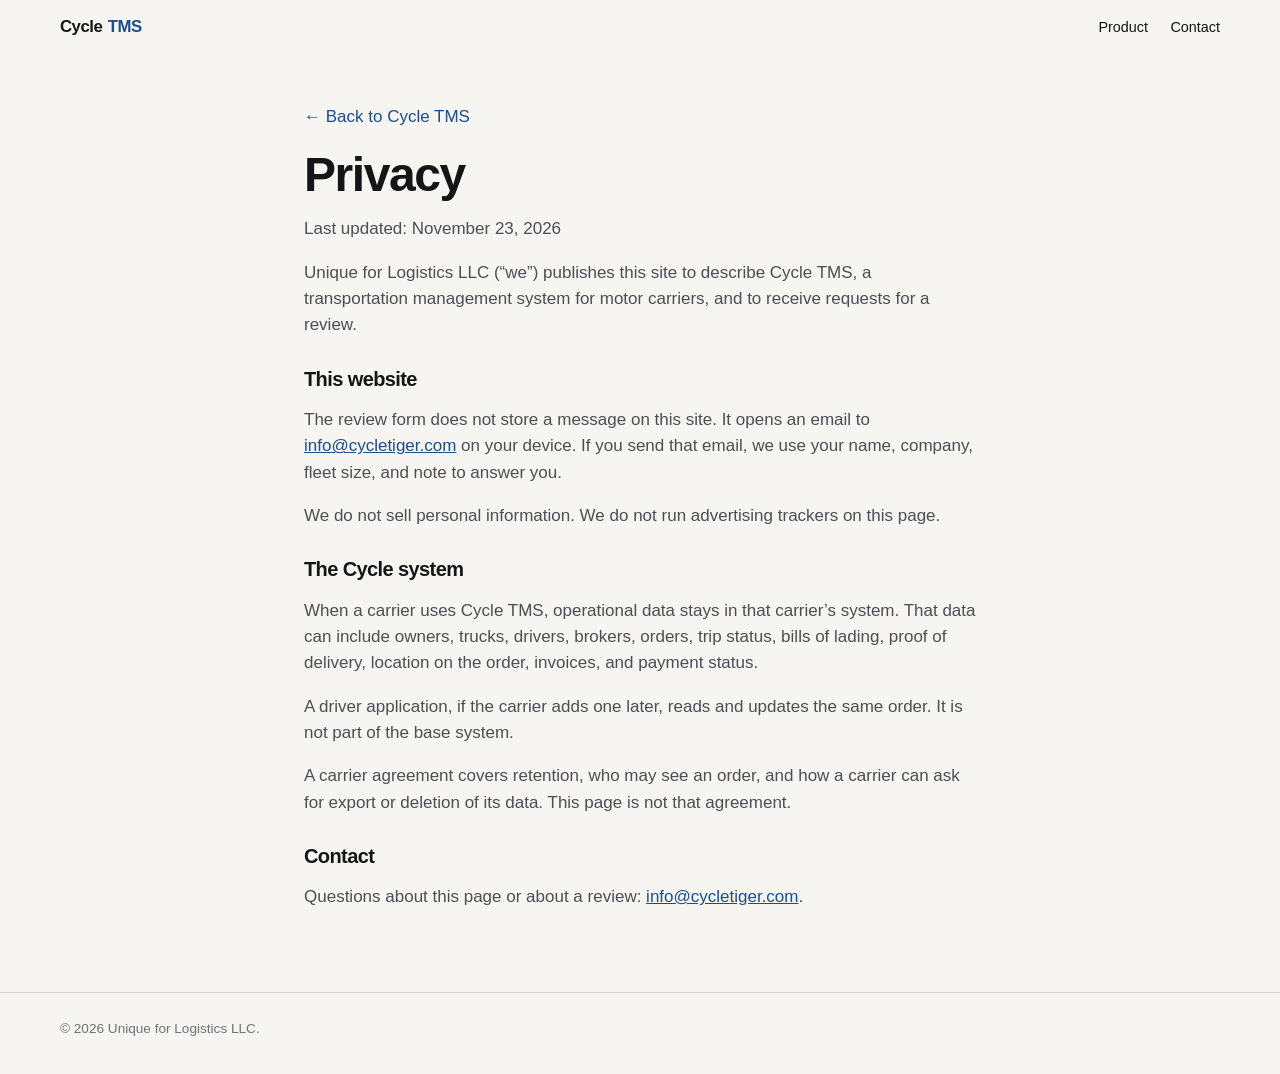
==== commit bad0c5e6: "Tell the sales page as product, pains, result, price, and support. Co-authored-by: Cursor <cursorage" ====
--- a/privacy.html
+++ b/privacy.html
@@ -25,7 +25,7 @@
         </span>
       </a>
       <nav class="nav-links" aria-label="Main">
-        <a href="index.html#day">The day</a>
+        <a href="index.html#offer">Product</a>
         <a href="mailto:info@cycletiger.com">Contact</a>
       </nav>
     </div>
--- a/css/site.css
+++ b/css/site.css
@@ -612,6 +612,112 @@
 .legal-page p, .legal-page li { color: var(--body); }
 .back { display: inline-block; margin-bottom: 1.2rem; text-decoration: none; font-weight: 500; }
 
+.paths {
+  display: grid;
+  gap: 1rem;
+}
+
+@media (min-width: 900px) {
+  .paths { grid-template-columns: repeat(3, 1fr); align-items: stretch; }
+}
+
+.path {
+  background: var(--paper);
+  border: 1px solid var(--line);
+  padding: 1.15rem 1.15rem 1.25rem;
+  display: flex;
+  flex-direction: column;
+  gap: 0.85rem;
+}
+
+.path--yes { border-color: var(--ink); }
+
+.path h3 {
+  margin: 0.35rem 0 0;
+  font-size: 1.35rem;
+  font-weight: 600;
+  letter-spacing: -0.02em;
+}
+
+.path p { margin: 0; color: var(--body); }
+
+.mark {
+  font-family: var(--mono);
+  font-size: 12px;
+  letter-spacing: 0.06em;
+  text-transform: uppercase;
+  color: var(--ok);
+}
+
+.side b {
+  display: block;
+  margin-bottom: 0.2rem;
+  font-size: 0.78rem;
+  letter-spacing: 0.04em;
+  text-transform: uppercase;
+  color: var(--muted);
+}
+
+.kpis {
+  display: grid;
+  gap: 1rem;
+}
+
+@media (min-width: 900px) {
+  .kpis { grid-template-columns: repeat(3, 1fr); }
+}
+
+.kpi {
+  margin: 0;
+  background: var(--paper);
+  border: 1px solid var(--line);
+  padding: 1rem 1rem 0.9rem;
+}
+
+.kpi strong { display: block; font-weight: 600; letter-spacing: -0.02em; margin-top: 0.35rem; }
+
+.bars {
+  display: flex;
+  align-items: flex-end;
+  gap: 0.7rem;
+  height: 9.5rem;
+  margin-top: 1.1rem;
+  padding-top: 0.4rem;
+  border-bottom: 1px solid var(--line);
+}
+
+.bar {
+  flex: 1;
+  display: flex;
+  flex-direction: column;
+  justify-content: flex-end;
+  align-items: center;
+  height: 100%;
+  gap: 0.35rem;
+}
+
+.bar i {
+  display: block;
+  width: 100%;
+  max-width: 3.2rem;
+  background: var(--link);
+}
+
+.bar b { font-variant-numeric: tabular-nums; font-size: 0.92rem; }
+.bar small {
+  display: block;
+  padding: 0.4rem 0 0.15rem;
+  color: var(--muted);
+  font-size: 0.75rem;
+  text-align: center;
+}
+
+.bar--ok i { background: var(--ok); }
+.bar--hold i { background: var(--hold); }
+.bar--off i { background: var(--off); }
+
+.kpi .fine { width: auto; margin: 0.7rem 0 0; }
+
 @media (prefers-reduced-motion: reduce) {
   html { scroll-behavior: auto; }
   .stage video { display: none; }
